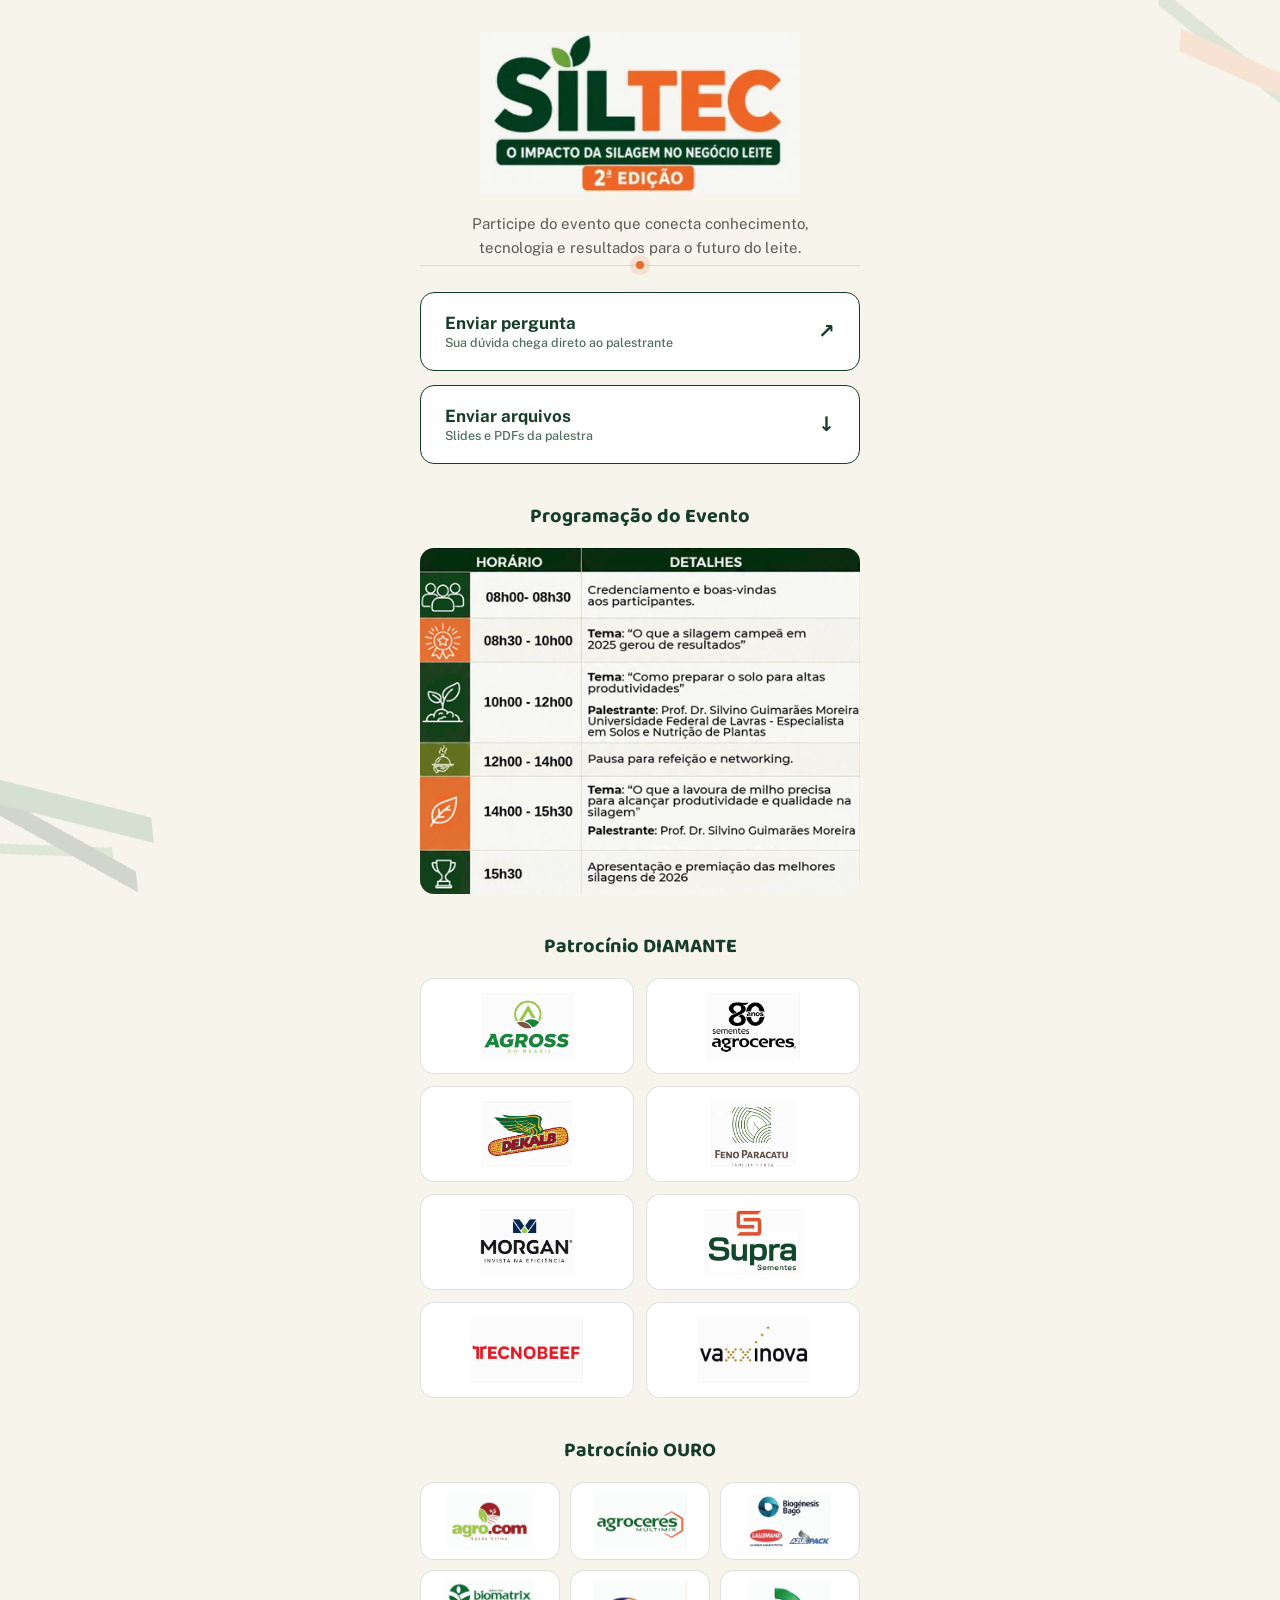
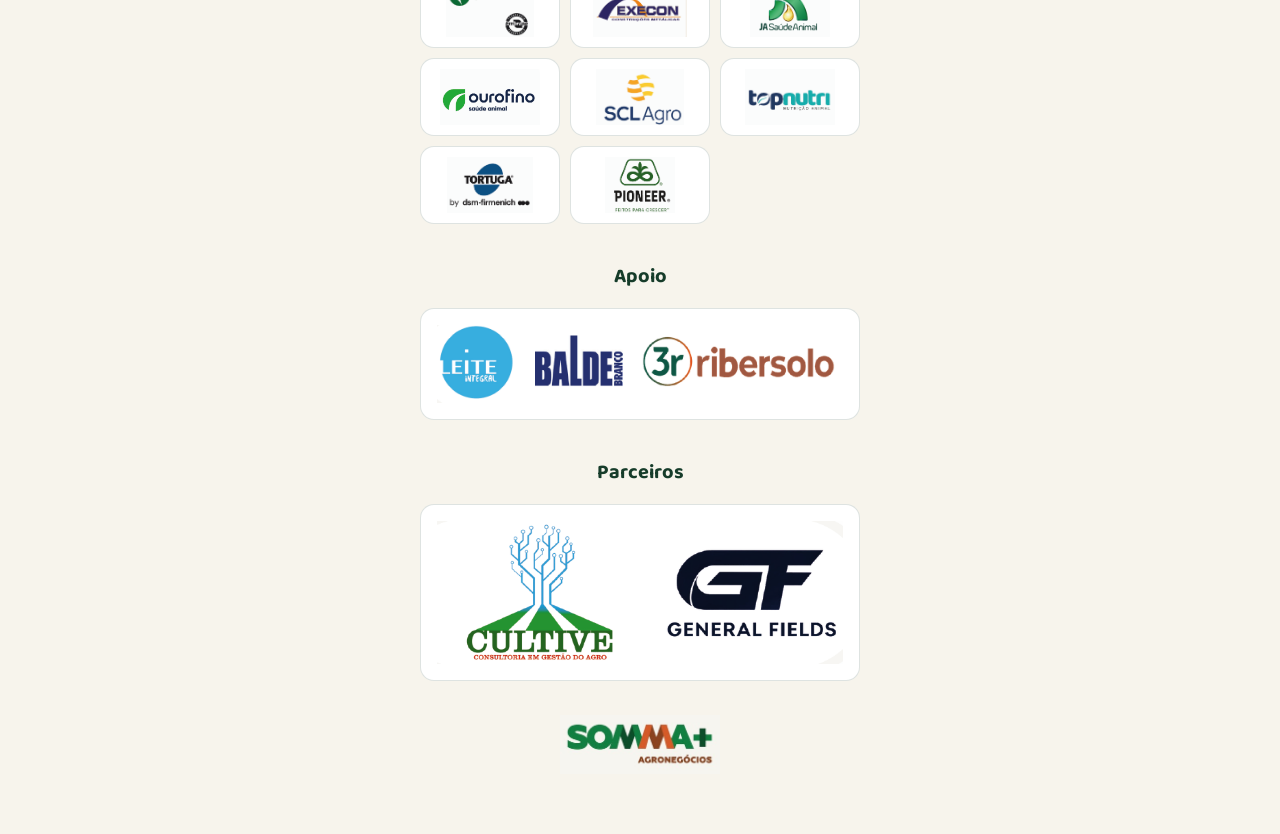
==== index.html @ b4c0368c "Add files via upload" ====
<!DOCTYPE html>
<html lang="pt-BR">
<head>
<meta charset="UTF-8">
<meta name="viewport" content="width=device-width, initial-scale=1.0, maximum-scale=1">
<title>SILTEC 2ª Edição · Somma Agronegócios</title>
<link rel="preconnect" href="https://fonts.googleapis.com">
<link rel="preconnect" href="https://fonts.gstatic.com" crossorigin>
<link href="https://fonts.googleapis.com/css2?family=Baloo+2:wght@600;700;800&family=Public+Sans:wght@400;500;600;700&display=swap" rel="stylesheet">
<link rel="stylesheet" href="styles.css">
</head>
<body>
  <div class="wrap">
    <div class="brand">
      <img src="logosiltec.jpg" alt="SILTEC - O impacto da silagem no negócio leite - 2ª edição" class="logo-siltec">
      <p class="lead">Participe do evento que conecta conhecimento, tecnologia e resultados para o futuro do leite.</p>
    </div>


    <div class="horizon"></div>

    <div class="actions">
      <a class="btn btn-secondary" href="perguntas.html">
        <span class="label">Enviar pergunta<small>Sua dúvida chega direto ao palestrante</small></span>
        <span class="arrow">↗</span>
      </a>
      <a class="btn btn-secondary" href="downloads.html">
        <span class="label">Enviar arquivos<small>Slides e PDFs da palestra</small></span>
        <span class="arrow">↓</span>
      </a>
    </div>

    <h2 class="section-title">Programação do Evento</h2>
    <img src="programacao.jpg" alt="Programação do evento SILTEC" class="programacao-img">

    <h2 class="section-title">Patrocínio DIAMANTE</h2>
    <div class="sponsor-grid">
      <div class="sponsor-cell"><img src="sponsors/diamante-agross.png" alt="Agross do Brasil"></div>
      <div class="sponsor-cell"><img src="sponsors/diamante-agroceres.png" alt="Sementes Agroceres - 80 anos"></div>
      <div class="sponsor-cell"><img src="sponsors/diamante-dekalb.png" alt="Dekalb"></div>
      <div class="sponsor-cell"><img src="sponsors/diamante-fenoparacatu.png" alt="Feno Paracatu - Família Honda"></div>
      <div class="sponsor-cell"><img src="sponsors/diamante-morgan.png" alt="Morgan - Invista na eficiência"></div>
      <div class="sponsor-cell"><img src="sponsors/diamante-suprasementes.png" alt="Supra Sementes"></div>
      <div class="sponsor-cell"><img src="sponsors/diamante-tecnobeef.png" alt="Tecnobeef"></div>
      <div class="sponsor-cell"><img src="sponsors/diamante-vaxxinova.png" alt="Vaxxinova"></div>
    </div>

    <h2 class="section-title">Patrocínio OURO</h2>
    <div class="sponsor-grid sponsor-grid-3" id="ouroGrid">
      <div class="sponsor-cell"><img src="sponsors/ouro-agrocom.png" alt="agro.com Saúde Animal"></div>
      <div class="sponsor-cell"><img src="sponsors/ouro-agroceres-multimix.png" alt="Agroceres Multimix"></div>
      <div class="sponsor-cell"><img src="sponsors/ouro-biogenesis-lallemand-azulpack.png" alt="Biogénesis Bagó, Lallemand Animal Nutrition e Azul Pack"></div>
      <div class="sponsor-cell"><img src="sponsors/ouro-biomatrix-embrapa.png" alt="Sementes Biomatrix e Embrapa"></div>
      <div class="sponsor-cell"><img src="sponsors/ouro-execon.png" alt="Execon Construções Metálicas"></div>
      <div class="sponsor-cell"><img src="sponsors/ouro-ja-saude-animal.png" alt="JA Saúde Animal"></div>
      <div class="sponsor-cell"><img src="sponsors/ouro-ourofino.png" alt="Ourofino Saúde Animal"></div>
      <div class="sponsor-cell"><img src="sponsors/ouro-sclagro.png" alt="SCL Agro"></div>
      <div class="sponsor-cell"><img src="sponsors/ouro-topnutri.png" alt="Topnutri Nutrição Animal"></div>
      <div class="sponsor-cell"><img src="sponsors/ouro-tortuga.png" alt="Tortuga by dsm-firmenich"></div>
      <div class="sponsor-cell"><img src="sponsors/ouro-pioneer.png" alt="Pioneer - Feitos para crescer"></div>
    </div>

    <h2 class="section-title">Apoio</h2>
    <div class="apoio-cell">
      <img src="sponsors/apoio.png" alt="Leite Integral, Balde Branco e 3R Ribersolo">
    </div>

    <h2 class="section-title">Parceiros</h2>
    <div class="apoio-cell">
      <img src="sponsors/parceiros.png" alt="Cultive Consultoria em Gestão do Agro e General Fields">
    </div>

    <footer class="brand-footer">
      <img src="logosomma.jpg" alt="Somma+ Agronegócios" class="logo-somma">
    </footer>
  </div>
</body>
</html>
---- styles.css ----
:root{
  --green-deep:#163C2A;
  --green-mid:#2E7D46;
  --green-soft:#5FA85E;
  --orange:#EA6A2E;
  --orange-soft:#F2955A;
  --cream:#F7F4EC;
  --ink:#1B2119;
  --line: rgba(22,60,42,0.14);
  --paper:#FFFFFF;
}
*{box-sizing:border-box;}
html,body{margin:0;padding:0;}
body{
  min-height:100svh;
  background:var(--cream);
  color:var(--ink);
  font-family:'Public Sans', system-ui, sans-serif;
  position:relative;
  overflow-x:hidden;
}

/* ---- signature: corn-leaf motif in the corners, echoes the invite art ---- */
body::before, body::after{
  content:'';
  position:fixed;
  width:340px;
  height:340px;
  background-repeat:no-repeat;
  pointer-events:none;
  z-index:0;
  opacity:0.9;
}
body::before{
  left:-90px; bottom:-60px;
  background-image:
    linear-gradient(20deg, transparent 46%, var(--green-mid) 46% 52%, transparent 52%),
    linear-gradient(35deg, transparent 46%, var(--green-deep) 46% 51%, transparent 51%),
    linear-gradient(8deg, transparent 46%, var(--green-soft) 46% 50%, transparent 50%);
  background-size:70% 100%, 55% 85%, 40% 70%;
  background-position: 0 100%, 30px 100%, 60px 100%;
  transform:rotate(-6deg);
  opacity:0.16;
}
body::after{
  right:-100px; top:-70px;
  background-image:
    linear-gradient(200deg, transparent 46%, var(--orange) 46% 52%, transparent 52%),
    linear-gradient(215deg, transparent 46%, var(--green-mid) 46% 51%, transparent 51%);
  background-size:60% 90%, 45% 70%;
  background-position: 100% 0, 60% 10px;
  transform:rotate(4deg);
  opacity:0.12;
}
.wrap{ position:relative; z-index:1; max-width:480px; margin:0 auto; padding:32px 20px 60px; }

/* ---- brand block ---- */
.brand{ text-align:center; }
.brand .tag{
  display:inline-flex; align-items:center; gap:8px;
  border:1.5px solid var(--ink);
  border-radius:999px;
  padding:6px 18px;
  font-size:11.5px;
  font-weight:700;
  letter-spacing:0.18em;
  text-transform:uppercase;
  margin-bottom:18px;
  background:var(--paper);
}
.wordmark{
  font-family:'Baloo 2', sans-serif;
  font-weight:800;
  font-size:clamp(48px, 15vw, 76px);
  line-height:0.85;
  letter-spacing:-0.01em;
  margin:0 0 18px;
}
.wordmark .sil{ color:var(--green-mid); }
.wordmark .tec{ color:var(--orange); }

.pill-dark{
  display:inline-block;
  background:var(--green-deep);
  color:var(--cream);
  font-weight:700;
  font-size:13px;
  letter-spacing:0.01em;
  padding:11px 20px;
  border-radius:999px;
  margin-bottom:12px;
}
.pill-orange{
  display:inline-block;
  background:var(--orange);
  color:#fff;
  font-weight:800;
  font-size:12.5px;
  letter-spacing:0.04em;
  padding:7px 18px;
  border-radius:999px;
  margin-bottom:26px;
}

.logo-siltec{ max-width:320px; width:100%; height:auto; display:block; margin:0 auto 18px; }
.lead{ font-size:15px; line-height:1.55; color:rgba(27,33,25,0.72); margin:0 0 6px; max-width:380px; margin-left:auto; margin-right:auto; }
.programacao-img{ max-width:100%; width:100%; height:auto; display:block; border-radius:14px; margin:0 auto 8px; }
.logo-somma{ max-width:160px; width:100%; height:auto; display:block; margin:0 auto; }

.section-title{
  font-family:'Baloo 2', sans-serif;
  font-weight:700;
  font-size:20px;
  color:var(--green-deep);
  text-align:center;
  margin:36px 0 16px;
}

.sponsor-grid{
  display:grid;
  grid-template-columns:1fr 1fr;
  gap:12px;
  margin-bottom:8px;
}
.sponsor-cell{
  background:var(--paper);
  border:1px solid var(--line);
  border-radius:14px;
  height:96px;
  display:flex;
  align-items:center;
  justify-content:center;
  padding:14px;
  overflow:hidden;
}
.apoio-cell{
  background:var(--paper);
  border:1px solid var(--line);
  border-radius:14px;
  padding:16px;
  display:flex;
  align-items:center;
  justify-content:center;
}
.apoio-cell img{ max-width:100%; height:auto; display:block; }

.sponsor-grid-3{
  grid-template-columns:1fr 1fr 1fr;
  gap:10px;
}
.sponsor-grid-3 .sponsor-cell{
  height:78px;
  padding:10px;
}
.sponsor-cell img{
  max-width:100%;
  max-height:100%;
  width:auto;
  height:auto;
  object-fit:contain;
}

/* mini brand header for sub-pages */
.mini-brand{ display:flex; align-items:center; justify-content:center; gap:10px; margin-bottom:8px; }
.mini-wordmark{
  font-family:'Baloo 2', sans-serif;
  font-weight:800;
  font-size:26px;
  letter-spacing:-0.01em;
}
.mini-wordmark .sil{ color:var(--green-mid); }
.mini-wordmark .tec{ color:var(--orange); }
.mini-edition{
  font-size:10.5px; font-weight:700; color:var(--orange);
  border:1.3px solid var(--orange); border-radius:999px;
  padding:3px 9px; letter-spacing:0.02em;
}

.mini-logo{ max-width:220px; width:100%; height:auto; display:block; margin:0 auto; }

/* ---- meta row: date / location ---- */
.meta-row{
  display:flex;
  gap:10px;
  background:var(--paper);
  border:1px solid var(--line);
  border-radius:16px;
  padding:16px;
  margin:6px 0 26px;
  text-align:left;
}
.meta-item{ flex:1; display:flex; gap:10px; align-items:flex-start; }
.meta-item .ico{
  flex-shrink:0; width:34px; height:34px; border-radius:9px;
  background:rgba(46,125,70,0.12); color:var(--green-mid);
  display:flex; align-items:center; justify-content:center;
}
.meta-item .lbl{ font-size:10.5px; font-weight:700; letter-spacing:0.08em; text-transform:uppercase; color:var(--green-mid); }
.meta-item .val{ font-size:13.5px; font-weight:700; color:var(--ink); line-height:1.3; margin-top:1px; }
.meta-div{ width:1px; background:var(--line); margin:2px 0; }

/* ---- feature chips ---- */
.chips{
  display:flex;
  background:var(--green-deep);
  border-radius:16px;
  padding:16px 10px;
  margin-bottom:28px;
}
.chip{ flex:1; text-align:center; color:var(--cream); }
.chip .ico{ margin:0 auto 8px; width:30px; height:30px; color:var(--green-soft); }
.chip .lbl{ font-size:11px; font-weight:700; line-height:1.25; }

/* ---- horizon divider ---- */
.horizon{ position:relative; height:1px; background:var(--line); margin:0 0 26px; }
.horizon::after{
  content:''; position:absolute; left:50%; top:50%;
  width:8px; height:8px; background:var(--orange); border-radius:50%;
  transform:translate(-50%,-50%);
  box-shadow:0 0 0 6px rgba(234,106,46,0.14);
}

/* ---- buttons ---- */
.actions{ display:flex; flex-direction:column; gap:14px; }
.btn{
  display:flex; align-items:center; justify-content:space-between; gap:14px;
  width:100%; padding:20px 24px; border-radius:14px;
  text-decoration:none; font-weight:700; font-size:17px;
  border:1.5px solid transparent;
  transition:transform .15s ease, box-shadow .15s ease, background .15s ease;
  -webkit-tap-highlight-color:transparent;
}
.btn:active{ transform:scale(0.98); }
.btn-primary{ background:var(--green-deep); color:var(--cream); box-shadow:0 10px 22px -10px rgba(22,60,42,0.55); }
.btn-primary:hover{ background:#0f2c1e; }
.btn-secondary{ background:var(--paper); color:var(--green-deep); border-color:var(--green-deep); }
.btn-secondary:hover{ background:rgba(22,60,42,0.05); }
.btn .label{ text-align:left; }
.btn .label small{ display:block; font-weight:500; font-size:12.5px; opacity:0.75; margin-top:2px; }
.btn .arrow{ font-size:20px; flex-shrink:0; }

.back{
  display:inline-flex; align-items:center; gap:6px; font-size:14px; font-weight:700;
  color:var(--green-mid); text-decoration:none; margin-bottom:22px;
}

footer.brand-footer{
  margin-top:34px; text-align:center;
  display:flex; flex-direction:column; align-items:center; gap:2px;
}
.somma-mark{ font-family:'Baloo 2', sans-serif; font-weight:800; font-size:18px; letter-spacing:-0.01em; }
.somma-mark .s1{ color:var(--green-mid); }
.somma-mark .s2{ color:var(--orange); }
.somma-mark .s3{ color:var(--green-deep); }
.somma-sub{ font-size:10px; font-weight:700; letter-spacing:0.14em; text-transform:uppercase; color:var(--orange-soft); }

@media (prefers-reduced-motion: reduce){ .btn{ transition:none; } }
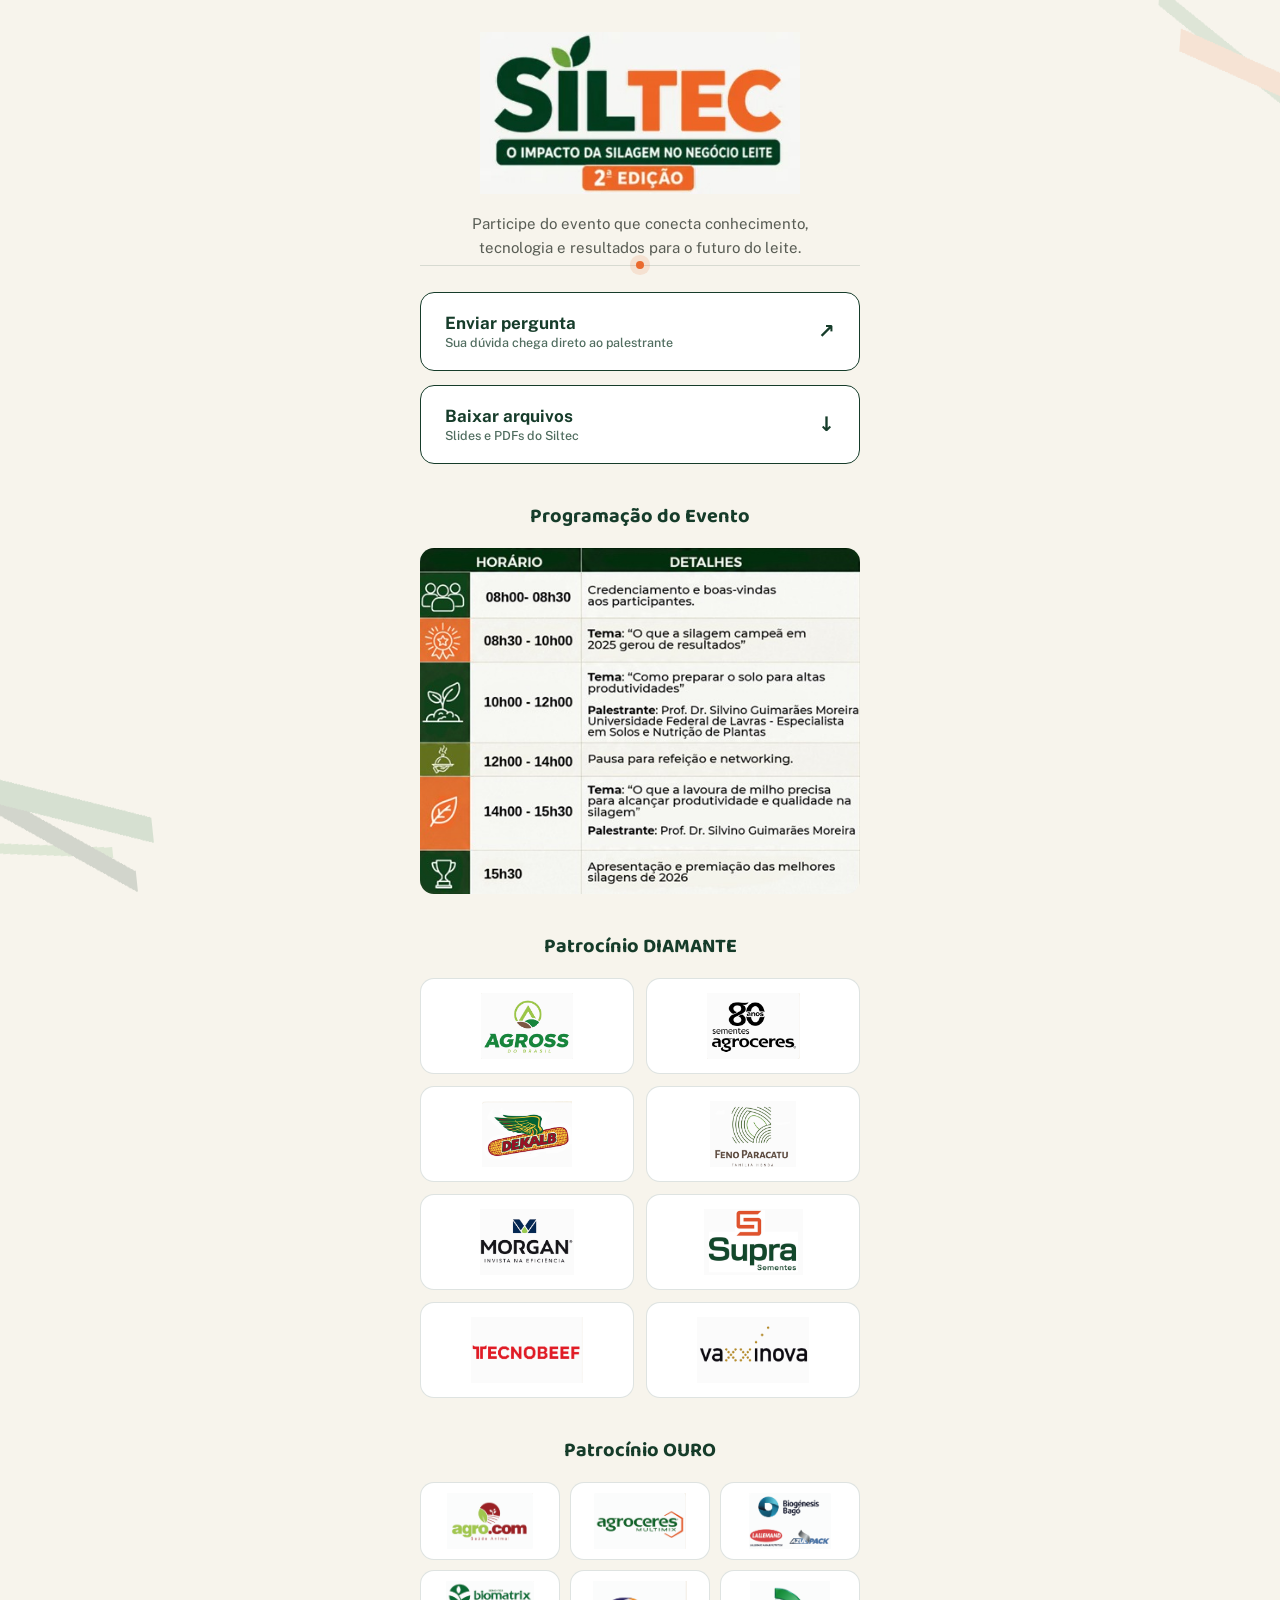
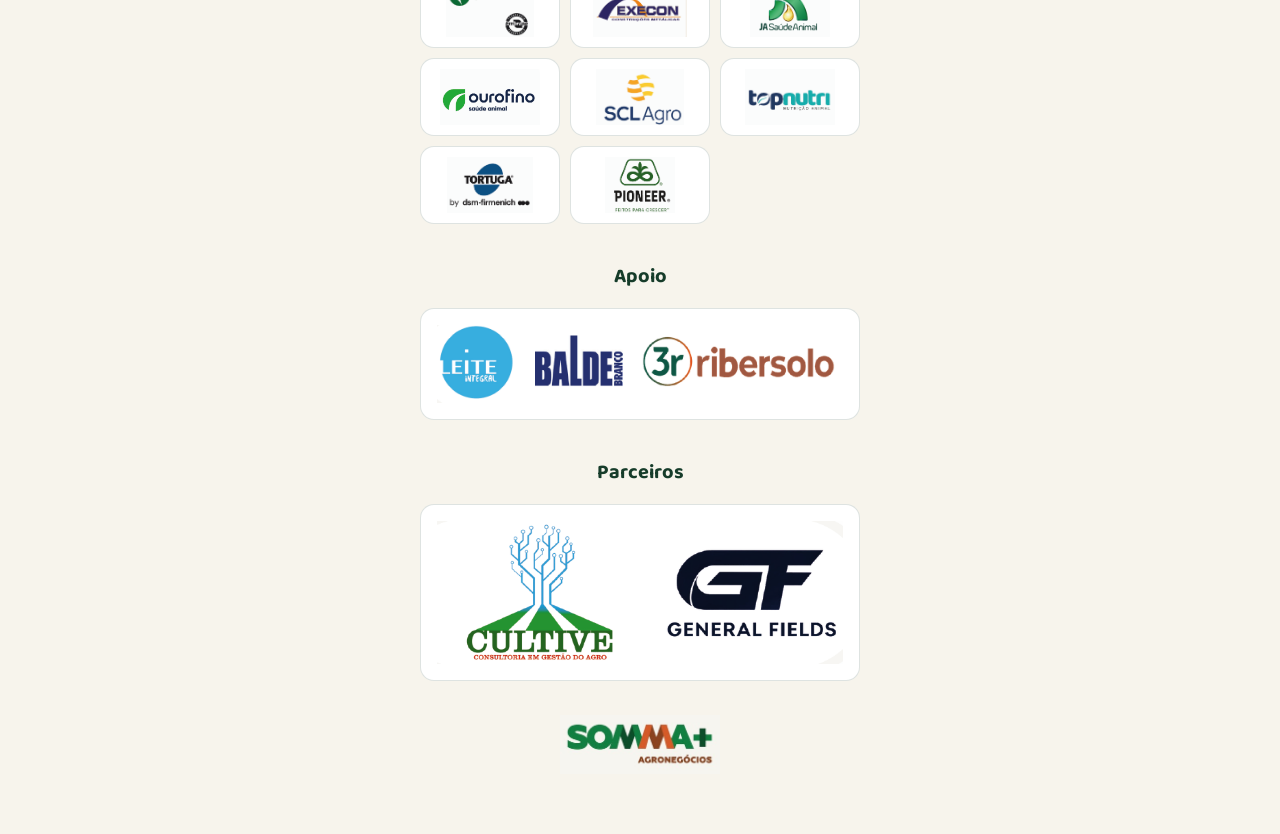
==== commit 3a341673: "Update index.html" ====
--- a/index.html
+++ b/index.html
@@ -25,7 +25,7 @@
         <span class="arrow">↗</span>
       </a>
       <a class="btn btn-secondary" href="downloads.html">
-        <span class="label">Enviar arquivos<small>Slides e PDFs da palestra</small></span>
+        <span class="label"> Baixar arquivos<small>Slides e PDFs do Siltec</small></span>
         <span class="arrow">↓</span>
       </a>
     </div>
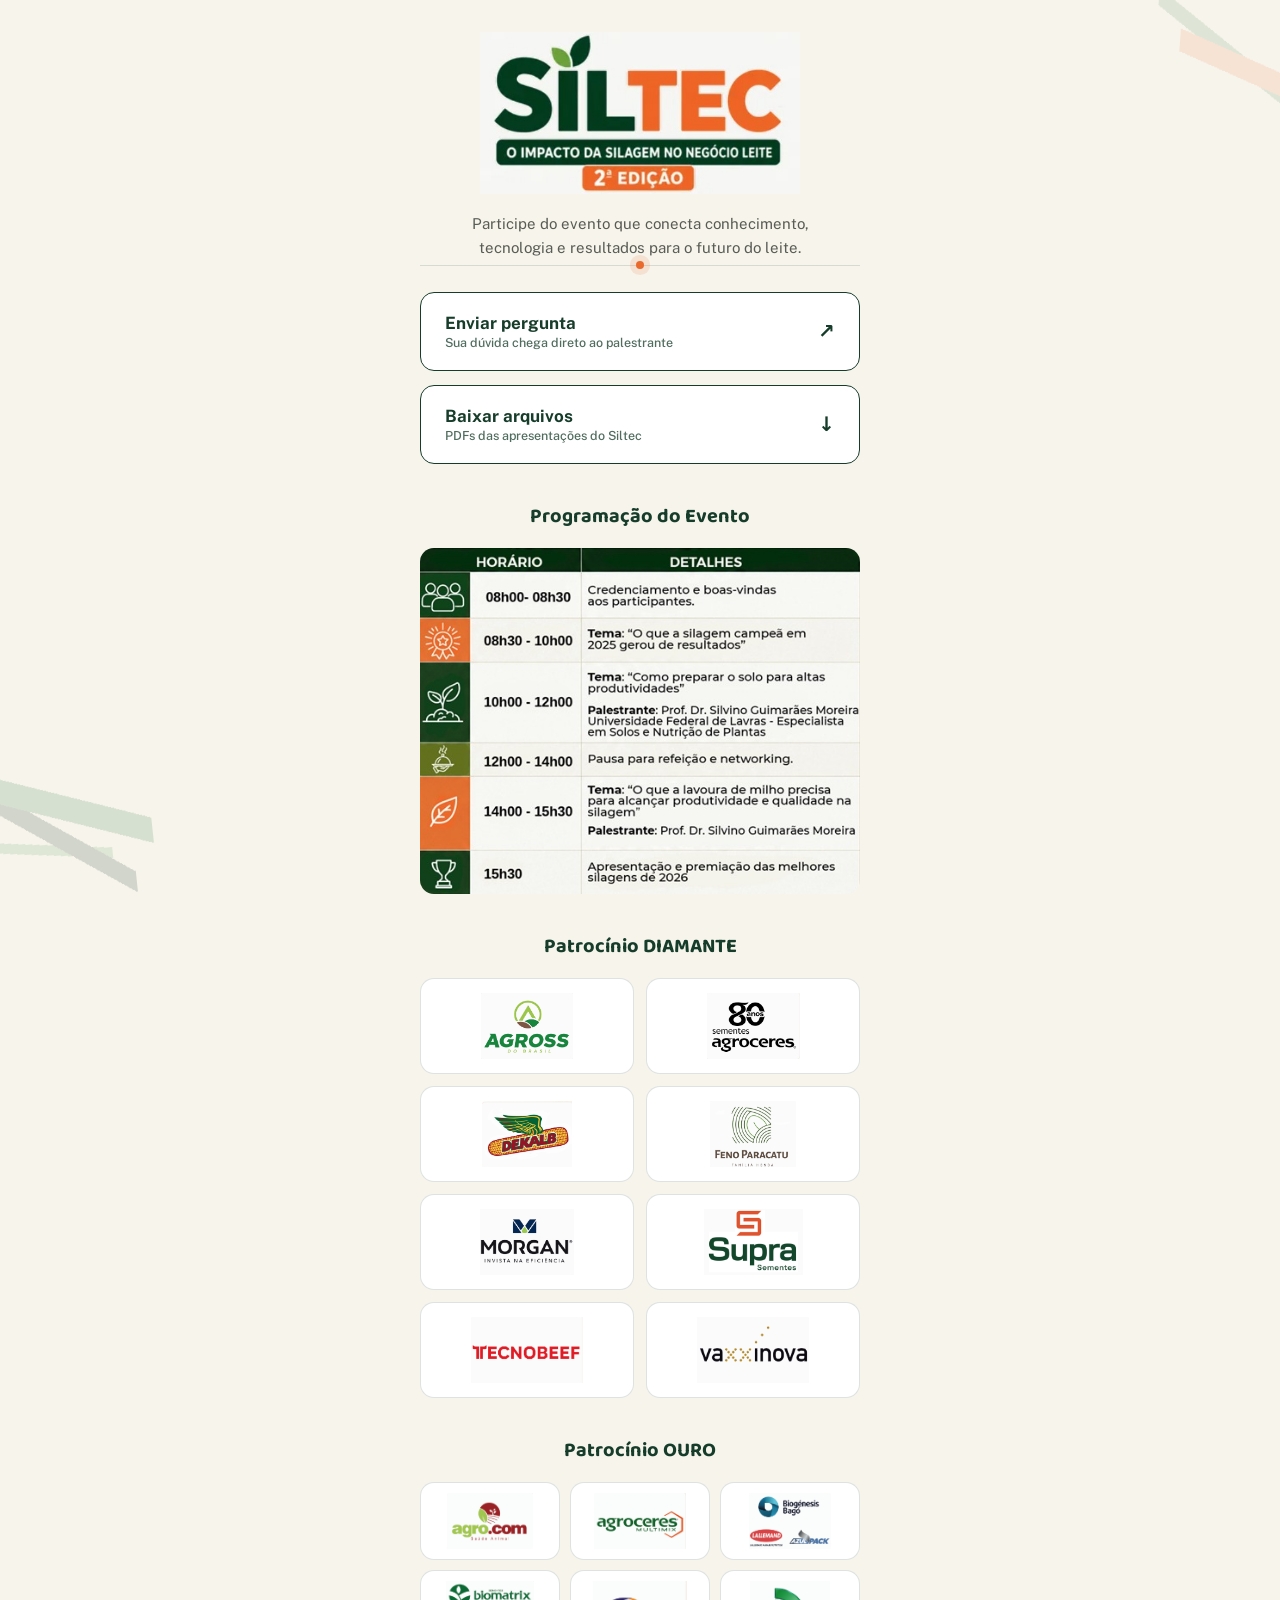
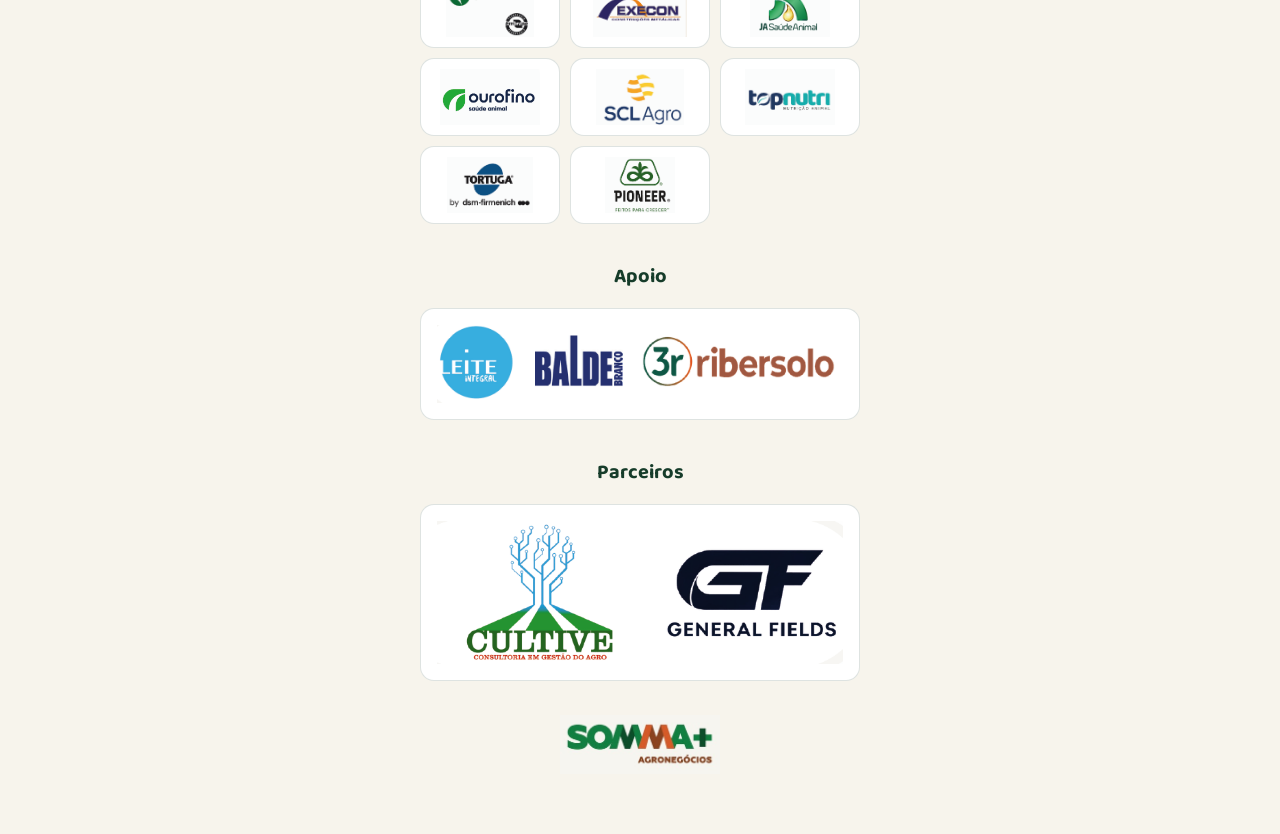
==== commit 35eecebf: "Update index.html" ====
--- a/index.html
+++ b/index.html
@@ -25,7 +25,7 @@
         <span class="arrow">↗</span>
       </a>
       <a class="btn btn-secondary" href="downloads.html">
-        <span class="label"> Baixar arquivos<small>Slides e PDFs do Siltec</small></span>
+        <span class="label"> Baixar arquivos<small> PDFs das apresentações do Siltec</small></span>
         <span class="arrow">↓</span>
       </a>
     </div>
